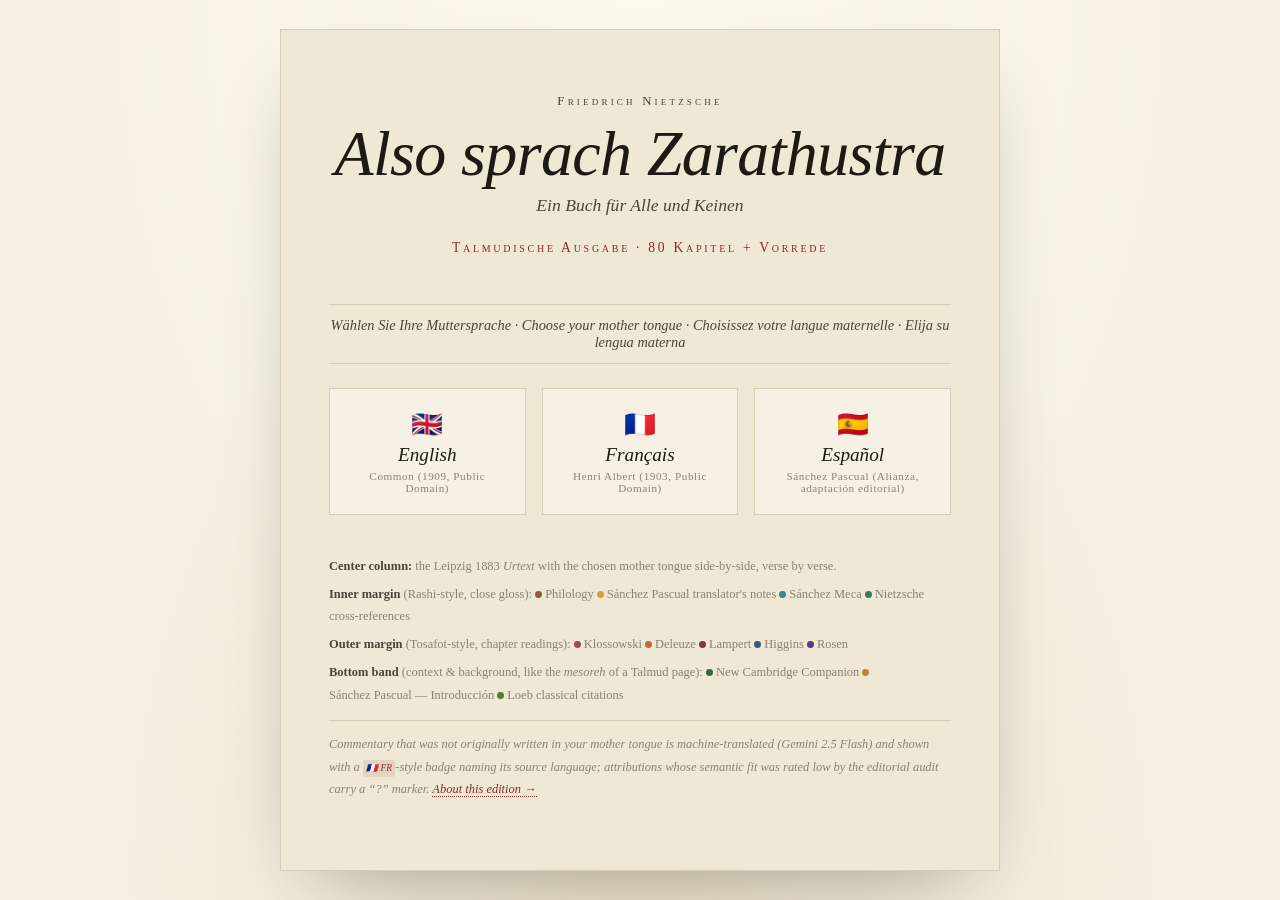
==== web/index.html @ 7de041fa "Initial commit: Zarathustra Talmudische Ausgabe Snapshot of the in-progress Talmudic-edition reader " ====
<!DOCTYPE html>
<html lang="en">
<head>
<meta charset="UTF-8">
<meta name="viewport" content="width=device-width,initial-scale=1">
<title>Also sprach Zarathustra — Talmudische Ausgabe</title>
<link rel="stylesheet" href="style.css">
</head>
<body class="landing">
  <main class="landing-card">
    <p class="kicker">Friedrich Nietzsche</p>
    <h1>Also sprach Zarathustra</h1>
    <p class="subtitle">Ein Buch für Alle und Keinen</p>
    <p class="edition">Talmudische Ausgabe · 80 Kapitel + Vorrede</p>

    <section class="lang-pick">
      <p class="prompt">Wählen Sie Ihre Muttersprache · Choose your mother tongue · Choisissez votre langue maternelle · Elija su lengua materna</p>
      <div class="lang-buttons">
        <a class="lang-btn" data-lang="en" href="talmud.html?lang=en&amp;ch=vorrede">
          <span class="flag">🇬🇧</span><span class="name">English</span>
          <span class="hint">Common (1909, Public Domain)</span>
        </a>
        <a class="lang-btn" data-lang="fr" href="talmud.html?lang=fr&amp;ch=vorrede">
          <span class="flag">🇫🇷</span><span class="name">Français</span>
          <span class="hint">Henri Albert (1903, Public Domain)</span>
        </a>
        <a class="lang-btn" data-lang="es" href="talmud.html?lang=es&amp;ch=vorrede">
          <span class="flag">🇪🇸</span><span class="name">Español</span>
          <span class="hint">Sánchez Pascual (Alianza, adaptación editorial)</span>
        </a>
      </div>
    </section>

    <footer class="ed-note">
      <p><strong>Center column:</strong> the Leipzig 1883 <em>Urtext</em> with the chosen mother tongue side-by-side, verse by verse.</p>
      <p><strong>Inner margin</strong> (Rashi-style, close gloss):
        <span class="dot" style="--c:#8b5e3c"></span> Philology
        <span class="dot" style="--c:#d4a23a"></span> Sánchez&nbsp;Pascual translator's notes
        <span class="dot" style="--c:#3a8a8a"></span> Sánchez&nbsp;Meca
        <span class="dot" style="--c:#3b7a5a"></span> Nietzsche cross-references
      </p>
      <p><strong>Outer margin</strong> (Tosafot-style, chapter readings):
        <span class="dot" style="--c:#a04a55"></span> Klossowski
        <span class="dot" style="--c:#c46a3a"></span> Deleuze
        <span class="dot" style="--c:#7a3b3b"></span> Lampert
        <span class="dot" style="--c:#3b5a7a"></span> Higgins
        <span class="dot" style="--c:#5a3b7a"></span> Rosen
      </p>
      <p><strong>Bottom band</strong> (context &amp; background, like the <em>mesoreh</em> of a Talmud page):
        <span class="dot" style="--c:#3a6a3a"></span> New Cambridge Companion
        <span class="dot" style="--c:#b58a3a"></span> Sánchez&nbsp;Pascual — Introducción
        <span class="dot" style="--c:#5a7a3b"></span> Loeb classical citations
      </p>
      <p class="provenance">
        Commentary that was not originally written in your mother tongue is
        machine-translated (Gemini 2.5 Flash) and shown with a
        <span class="flag-mini">🇫🇷 FR</span>-style badge naming its source language;
        attributions whose semantic fit was rated low by the editorial audit
        carry a “?” marker. <a href="about.html">About this edition →</a>
      </p>
    </footer>
  </main>
</body>
</html>
---- web/style.css ----
/* ============================================================
   Zarathustra · Talmudische Ausgabe
   Custom skin built atop the PreTeXt source. Layout:

      ┌───────────────────────────────────────────────────────┐
      │  header (crumbs + lang toggle)                        │
      ├──────────┬─────────────────────────────┬──────────────┤
      │  inner   │                             │   outer      │
      │  margin  │       CENTRAL COLUMN        │   margin     │
      │  (Rashi: │   German Urtext + mother    │  (Tosafot:   │
      │  philolo-│   tongue translation,       │   chapter    │
      │   gical) │   verse by verse v.1 .. v.N│   commentary │
      │          │                             │   streams,   │
      │          │                             │   coloured)  │
      ├──────────┴─────────────────────────────┴──────────────┤
      │  bottom strata: cross-refs · Loeb · etc.              │
      └───────────────────────────────────────────────────────┘
   ============================================================ */

:root {
  --paper: #f6f1e4;
  --paper-deep: #efe8d4;
  --ink: #1d1a14;
  --ink-soft: #4b443a;
  --ink-faint: #8b8273;
  --rule: #d6cdb6;
  --accent: #8a2a2a;

  /* commentary stream colours (kept in sync with commentary.json) */
  --c-philology: #8b5e3c;
  --c-lampert: #7a3b3b;
  --c-higgins: #3b5a7a;
  --c-rosen: #5a3b7a;
  --c-gooding-williams: #7a5a3b;
  --c-klossowski: #a04a55;
  --c-deleuze: #c46a3a;
  --c-sanchez-pascual: #d4a23a;
  --c-sanchez-pascual-notes: #d4a23a;
  --c-sanchez-meca: #3a8a8a;
  --c-sp-introduction: #b58a3a;
  --c-new-cambridge: #3a6a3a;
  --c-crossref: #3b7a5a;
  --c-loeb: #5a7a3b;

  /* type scale (deliberately generous) */
  --fs-center: clamp(1.25rem, 1.5vw, 1.7rem);
  --fs-center-tr: clamp(1.15rem, 1.35vw, 1.5rem);
  --fs-margin: 0.92rem;
  --lh-center: 1.55;
  --lh-margin: 1.5;
}

* { box-sizing: border-box; margin: 0; padding: 0; }
html, body { height: 100%; }
body {
  background: var(--paper);
  color: var(--ink);
  font-family: "EB Garamond","Garamond","Iowan Old Style","Adobe Garamond Pro",Georgia,serif;
  font-feature-settings: "liga","kern","onum","calt";
  -webkit-font-smoothing: antialiased;
}

/* =================== LANDING =================== */
body.landing {
  display: grid; place-items: center;
  background:
    radial-gradient(ellipse at top, #fffaee 0%, transparent 60%),
    radial-gradient(ellipse at bottom, #e7dec5 0%, transparent 60%),
    var(--paper);
}
.landing-card {
  max-width: 720px; width: 92%;
  padding: 4rem 3rem;
  border: 1px solid var(--rule);
  background: var(--paper-deep);
  box-shadow: 0 30px 80px -40px rgba(0,0,0,.4);
  text-align: center;
}
.kicker { font-variant: small-caps; letter-spacing: .25em; color: var(--ink-soft); font-size: .8rem; }
.landing-card h1 {
  font-size: clamp(2.5rem, 5vw, 4rem);
  font-weight: 500;
  margin: .5rem 0 .25rem;
  letter-spacing: -.01em;
  font-style: italic;
}
.subtitle { color: var(--ink-soft); font-size: 1.1rem; font-style: italic; }
.edition  { color: var(--accent); font-variant: small-caps; letter-spacing: .2em; margin: 1.5rem 0 3rem; font-size: .85rem; }
.lang-pick .prompt {
  font-size: .9rem; color: var(--ink-soft);
  border-top: 1px solid var(--rule);
  border-bottom: 1px solid var(--rule);
  padding: .75rem 0; margin-bottom: 1.5rem;
  font-style: italic;
}
.lang-buttons {
  display: grid;
  grid-template-columns: repeat(3, 1fr);
  gap: 1rem;
}
@media (max-width: 600px) {
  .landing-card { padding: 2rem 1.2rem; }
  .lang-buttons { grid-template-columns: 1fr; gap: .6rem; }
  .lang-btn { padding: .9rem 1rem; flex-direction: row; align-items: center; gap: .8rem; text-align: left; }
  .lang-btn .flag { font-size: 1.4rem; }
  .lang-btn .name { font-size: 1.05rem; }
  .lang-btn .hint { display: none; }
}
.lang-btn {
  display: flex; flex-direction: column; gap: .25rem;
  padding: 1.25rem 1rem;
  border: 1px solid var(--rule);
  background: var(--paper);
  color: var(--ink);
  text-decoration: none;
  transition: .25s ease;
}
.lang-btn:hover { background: #fffaea; border-color: var(--accent); transform: translateY(-2px); }
.lang-btn .flag { font-size: 1.6rem; }
.lang-btn .name { font-size: 1.2rem; font-style: italic; }
.lang-btn .hint { font-size: .7rem; color: var(--ink-faint); letter-spacing: .05em; }

.ed-note { margin-top: 2.5rem; font-size: .78rem; color: var(--ink-faint); line-height: 1.8; text-align: left; }
.ed-note p { margin: .35rem 0; }
.ed-note strong { color: var(--ink-soft); font-weight: 600; }
.ed-note .provenance { margin-top: .9rem; padding-top: .75rem; border-top: 1px solid var(--rule); font-style: italic; }
.ed-note .provenance a { color: var(--accent); text-decoration: none; border-bottom: 1px dotted var(--accent); }
.dot { display: inline-block; width: .55em; height: .55em; border-radius: 50%; background: var(--c, var(--ink-faint)); vertical-align: baseline; }
.flag-mini {
  display: inline-block;
  font-size: .75em;
  padding: 0 .35em;
  border-radius: 3px;
  background: color-mix(in srgb, var(--accent) 10%, transparent);
  color: var(--accent);
}

/* About page */
.about { max-width: 820px; }
.about h1 { font-size: clamp(1.6rem, 3vw, 2.4rem); margin-bottom: 1.5rem; }
.about-block { margin: 2rem 0; text-align: left; }
.about-block h2 {
  font-variant: small-caps;
  letter-spacing: .15em;
  font-size: .95rem;
  color: var(--accent);
  border-bottom: 1px solid var(--rule);
  padding-bottom: .25rem;
  margin-bottom: .85rem;
  font-weight: 600;
}
.about-block p, .about-block ul {
  font-size: .94rem;
  line-height: 1.65;
  color: var(--ink-soft);
  margin: .6rem 0;
}
.about-block ul { padding-left: 1.4rem; }
.about-block li { margin: .4rem 0; }
.about-block code {
  font-family: "SF Mono", Menlo, monospace;
  font-size: .85em;
  background: color-mix(in srgb, var(--accent) 9%, transparent);
  padding: 0 .3em;
  border-radius: 3px;
}
.about-block strong { color: var(--ink); font-weight: 600; }
.back-home {
  color: var(--accent);
  text-decoration: none;
  font-variant: small-caps;
  letter-spacing: .12em;
}

/* =================== READER =================== */
body.reader { background: var(--paper); overflow: hidden; height: 100vh; }

.page-head {
  display: flex; align-items: center; gap: 1rem;
  padding: .5rem 1.5rem;
  border-bottom: 1px solid var(--rule);
  background: var(--paper-deep);
  position: relative;
  z-index: 10;
  font-size: .8rem;
  letter-spacing: .15em;
  text-transform: uppercase;
  color: var(--ink-soft);
}
.crumb { font-variant: small-caps; }
.crumb.active { color: var(--accent); }
.spacer { flex: 1; }
.lang-toggle { font-variant: small-caps; }
.lang-toggle a { color: var(--ink-soft); text-decoration: none; padding: 0 .35rem; }
.lang-toggle a.active { color: var(--accent); border-bottom: 1px solid var(--accent); }
.back { color: var(--ink-soft); text-decoration: none; font-size: 1rem; }
.about-link {
  color: var(--ink-soft);
  text-decoration: none;
  font-size: 1.05rem;
  margin: 0 .25rem;
}
.about-link:hover { color: var(--accent); }

/* The page is one big grid: inner | center | outer  (top region)
                              full-width strata     (bottom region) */
.page {
  --inner: 16vw;
  --outer: 22vw;
  --center: minmax(0, 1fr);
  position: relative;
  display: grid;
  grid-template-columns: var(--inner) var(--center) var(--outer);
  grid-template-rows: minmax(0,1fr) auto;
  height: calc(100vh - 2.6rem);
}

/* ----- center column -----
   Generous padding so the active verse breathes. We pad top+bottom by
   ~40vh so the very first and last verse can sit dead-centre during
   scroll-snap. */
.center {
  grid-column: 2 / 3;
  grid-row: 1 / 2;
  overflow-y: scroll;
  padding: 40vh clamp(2rem, 4vw, 5rem);
  scroll-behavior: smooth;
  scroll-snap-type: y mandatory;
  position: relative;
  scrollbar-width: thin;
}
.center::-webkit-scrollbar { width: 6px; }
.center::-webkit-scrollbar-thumb { background: var(--rule); }

.verse {
  scroll-snap-align: center;
  padding: 2.4rem 0;
  border-top: 1px dashed transparent;
  transition: opacity .55s ease, transform .55s cubic-bezier(.22,.61,.36,1), filter .55s ease;
  /* default state: distant — small, very dim, no longer clickable into focus
     accidentally */
  opacity: .12;
  transform: scale(.78);
  transform-origin: center top;
  filter: blur(.6px);
  cursor: pointer;
}
.verse.is-neighbor {
  opacity: .35;
  transform: scale(.88);
  filter: blur(.2px);
}
.verse.is-active {
  opacity: 1;
  transform: scale(1);
  filter: none;
  cursor: default;
}

.verse-mark {
  font-variant: small-caps;
  letter-spacing: .3em;
  color: var(--accent);
  font-size: .82rem;
  display: block;
  margin-bottom: 1.4rem;
  border-bottom: 1px dashed var(--rule);
  padding-bottom: .55rem;
}
.verse .de {
  font-family: "EB Garamond","Garamond",Georgia,serif;
  font-size: var(--fs-center);
  line-height: var(--lh-center);
  color: var(--ink);
  margin-bottom: 1.4rem;
  letter-spacing: -.005em;
}
.verse .de em {
  font-style: italic;
  color: inherit;
}
.verse .tr {
  font-family: "EB Garamond","Garamond",Georgia,serif;
  font-style: italic;
  font-size: var(--fs-center-tr);
  line-height: var(--lh-center);
  color: var(--ink-soft);
  padding-left: 1.2rem;
  border-left: 2px solid color-mix(in srgb, var(--accent) 35%, transparent);
}
.verse .tr em { font-style: normal; color: inherit; font-weight: 500; }

/* ----- margins (commentary columns) ----- */
.margin {
  overflow-y: auto;
  padding: 2rem 1rem;
  font-size: var(--fs-margin);
  line-height: var(--lh-margin);
  color: var(--ink);
  scrollbar-width: thin;
}
.margin-inner { grid-column: 1 / 2; grid-row: 1 / 2; border-right: 1px solid var(--rule); }
.margin-outer { grid-column: 3 / 4; grid-row: 1 / 2; border-left: 1px solid var(--rule); }

.margin .stream {
  margin-bottom: 1.6rem;
  border-top: 2px solid var(--stream, var(--ink-faint));
  padding-top: .5rem;
}
.margin .stream-label {
  font-variant: small-caps;
  letter-spacing: .25em;
  font-size: .72rem;
  color: var(--stream, var(--ink-faint));
  margin-bottom: .6rem;
  display: block;
  font-weight: 500;
  cursor: help;
  border-bottom: 1px dotted color-mix(in srgb, var(--stream) 35%, transparent);
  padding-bottom: .2rem;
}
.margin .stream-label[title]:hover { color: var(--ink); }
.strata .stratum-label { cursor: help; }
.strata .stratum-label[title]:hover { color: var(--ink); }
.mobile-note-stream[title] { cursor: help; }
.origin-badge {
  font-variant: normal;
  letter-spacing: 0;
  font-size: .65rem;
  color: var(--ink-faint);
  margin-left: .3em;
  opacity: .8;
}
.margin .note {
  margin-bottom: .9rem;
  padding: .25rem .55rem;
  border-left: 2px solid transparent;
  cursor: pointer;
  transition: opacity .35s ease, background .35s ease, padding .25s ease;
  opacity: .18;
  font-size: var(--fs-margin);
  line-height: var(--lh-margin);
}
.margin .note.is-active {
  opacity: 1;
  background: linear-gradient(90deg, color-mix(in srgb, var(--stream) 16%, transparent), transparent 75%);
  border-left: 2px solid var(--stream);
  padding-left: .8rem;
}
.margin .note .term {
  font-style: italic;
  color: var(--stream);
  font-weight: 500;
}
.margin .note .body { color: var(--ink-soft); }
.margin .note.is-active .body { color: var(--ink); }
.margin .note .body em { color: var(--ink); font-style: italic; }
/* Weak-attribution flag: notes whose LLM audit gave only score=1
   (kept for completeness but visually de-emphasised) */
.note.weak::before {
  content: "?";
  display: inline-block;
  font-size: .7rem;
  color: var(--ink-faint);
  margin-right: .3em;
  vertical-align: top;
  font-style: italic;
  cursor: help;
}
.note .note-n {
  font-variant: small-caps;
  font-size: .55rem;
  letter-spacing: .1em;
  color: var(--ink-faint);
  opacity: .8;
  cursor: help;
  margin-left: .15em;
}
.note.weak { opacity: .65; }
.note.weak.is-active { opacity: 1; }

.note .body a.xref,
.stratum .note .body a.xref {
  color: var(--accent);
  text-decoration: none;
  border-bottom: 1px dotted color-mix(in srgb, var(--accent) 50%, transparent);
}
.note .body a.xref:hover { border-bottom-style: solid; }
.margin .note .target-tag {
  display: inline-block;
  font-variant: small-caps;
  font-size: .6rem;
  letter-spacing: .15em;
  color: var(--ink-faint);
  margin-right: .4em;
  padding: .05em .35em;
  background: color-mix(in srgb, var(--stream) 8%, transparent);
  border-radius: 2px;
}
.margin .note.is-active .target-tag {
  color: var(--stream);
  background: color-mix(in srgb, var(--stream) 18%, transparent);
}

/* ----- bottom strata -----
   Three-column "mesoreh" band carrying contextual / background commentary
   (New Cambridge Companion, Sánchez Pascual's introductory essay, Loeb
   classical citations). Each stratum scrolls independently. */
.strata {
  grid-column: 1 / 4;
  grid-row: 2 / 3;
  border-top: 1px solid var(--rule);
  background: var(--paper-deep);
  display: grid;
  grid-auto-flow: column;
  grid-auto-columns: 1fr;
  gap: 0;
  max-height: 24vh;
  min-height: 18vh;
  overflow: hidden;
}
.strata .stratum {
  padding: .9rem 1.3rem 1.1rem;
  border-right: 1px solid var(--rule);
  font-size: .88rem;
  line-height: 1.55;
  overflow-y: auto;
  color: var(--ink-soft);
  scrollbar-width: thin;
  font-family: "EB Garamond","Garamond",Georgia,serif;
}
.strata .stratum::-webkit-scrollbar { width: 5px; }
.strata .stratum::-webkit-scrollbar-thumb {
  background: color-mix(in srgb, var(--stream, var(--rule)) 30%, transparent);
  border-radius: 3px;
}
.strata .stratum:last-child { border-right: none; }
.strata .stratum-label {
  font-variant: small-caps;
  letter-spacing: .25em;
  color: var(--stream, var(--ink-faint));
  font-size: .7rem;
  display: block;
  margin-bottom: .55rem;
  border-bottom: 1px solid var(--stream, var(--rule));
  padding-bottom: .3rem;
  font-weight: 500;
}
.strata .stratum .note {
  margin-bottom: .7rem;
  opacity: .25;
  transition: .35s ease;
  cursor: pointer;
  padding-left: .4rem;
  border-left: 2px solid transparent;
}
.strata .stratum .note.is-active {
  opacity: 1;
  color: var(--ink);
  border-left: 2px solid var(--stream);
  padding-left: .6rem;
}
.strata .stratum .note .target-tag {
  display: inline-block;
  font-variant: small-caps;
  font-size: .55rem;
  letter-spacing: .15em;
  margin-right: .4em;
  padding: .05em .35em;
  border-radius: 2px;
  color: var(--ink-faint);
  background: color-mix(in srgb, var(--stream) 8%, transparent);
}
.strata .stratum .note.is-active .target-tag {
  color: var(--stream);
  background: color-mix(in srgb, var(--stream) 18%, transparent);
}

/* ----- threads layer (active connections) ----- */
.threads {
  position: absolute; inset: 0;
  width: 100%; height: 100%;
  pointer-events: none;
  z-index: 1;
  mix-blend-mode: multiply;
}
.threads path {
  fill: none;
  stroke-width: 1.4;
  stroke-linecap: round;
  opacity: 0;
  transition: opacity .35s ease;
}
.threads path.is-active { opacity: .75; }
.threads circle { opacity: 0; transition: opacity .35s ease; }
.threads circle.is-active { opacity: .9; }

/* ----- bottom hint ----- */
.zoom-hint {
  position: fixed; left: 50%; bottom: 24vh; transform: translateX(-50%);
  font-variant: small-caps; letter-spacing: .3em; font-size: .65rem;
  color: var(--ink-faint);
  pointer-events: none;
  opacity: .8;
}

/* ----- table of contents drawer ----- */
.toc-toggle {
  cursor: pointer;
  text-decoration: none;
  color: var(--ink-soft);
  font-size: 1.1rem;
  padding: 0 .4rem;
  user-select: none;
  letter-spacing: 0;
}
.toc-toggle:hover { color: var(--accent); }
.toc {
  position: fixed;
  top: 2.6rem; right: 0; bottom: 0;
  width: clamp(320px, 35vw, 480px);
  background: var(--paper-deep);
  border-left: 1px solid var(--rule);
  box-shadow: -20px 0 60px -30px rgba(0,0,0,.4);
  z-index: 50;
  transform: translateX(100%);
  transition: transform .35s cubic-bezier(.22,.61,.36,1);
  display: flex; flex-direction: column;
}
.toc.open { transform: translateX(0); }
.toc-head {
  display: flex; align-items: center; justify-content: space-between;
  padding: 1rem 1.25rem;
  border-bottom: 1px solid var(--rule);
}
.toc-title { font-variant: small-caps; letter-spacing: .25em; color: var(--accent); font-size: .9rem; }
.toc-close {
  background: none; border: 0;
  font-size: 1.5rem; line-height: 1;
  color: var(--ink-soft);
  cursor: pointer;
  padding: 0 .35rem;
}
.toc-close:hover { color: var(--accent); }
.toc-body {
  overflow-y: auto;
  padding: 1rem 0;
  flex: 1;
}
.toc-part {
  padding: 1rem 1.25rem .35rem;
  margin: 0;
  font-size: .75rem;
  font-variant: small-caps;
  letter-spacing: .3em;
  color: var(--accent);
  font-weight: 500;
  border-bottom: 1px solid var(--rule);
}
.toc-item {
  display: flex; align-items: baseline; gap: .8rem;
  padding: .55rem 1.25rem;
  text-decoration: none;
  color: var(--ink);
  font-size: .95rem;
  border-left: 3px solid transparent;
  transition: .2s;
}
.toc-item:hover { background: color-mix(in srgb, var(--accent) 6%, transparent); }
.toc-item.active {
  border-left-color: var(--accent);
  background: color-mix(in srgb, var(--accent) 10%, transparent);
  color: var(--accent);
}
.toc-no {
  font-variant: tabular-nums;
  color: var(--ink-faint);
  width: 1.8rem;
  text-align: right;
  font-size: .85rem;
}
.toc-name {
  font-style: italic;
  flex: 1;
}

/* Prev / next chapter foot */
.chapter-foot {
  display: flex;
  justify-content: space-between;
  gap: 2rem;
  margin: 4rem 0 6rem;
  padding-top: 2rem;
  border-top: 1px solid var(--rule);
}
.chapter-foot-link {
  flex: 1;
  display: flex;
  flex-direction: column;
  gap: .25rem;
  text-decoration: none;
  color: var(--ink-soft);
  padding: .75rem 1rem;
  border-radius: 6px;
  transition: background .2s;
  font-family: "EB Garamond","Garamond",Georgia,serif;
}
.chapter-foot-link:hover { background: color-mix(in srgb, var(--accent) 7%, transparent); color: var(--ink); }
.chapter-foot-link.next { align-items: flex-end; text-align: right; }
.chapter-foot-link.disabled { opacity: 0.35; pointer-events: none; }
.chapter-foot-link .dir { font-size: 0.85rem; color: var(--accent); letter-spacing: .04em; }
.chapter-foot-link .title { font-size: 1.05rem; font-style: italic; }

/* Loading state */
.loading {
  position: fixed; inset: 0;
  display: flex; align-items: center; justify-content: center;
  gap: .75rem;
  background: var(--paper, #faf6ee);
  color: var(--ink-faint, #888);
  font-style: italic;
  z-index: 5000;
}
.loading .spinner {
  width: 18px; height: 18px;
  border-radius: 50%;
  border: 2px solid color-mix(in srgb, currentColor 25%, transparent);
  border-top-color: currentColor;
  animation: spin .8s linear infinite;
}
@keyframes spin { to { transform: rotate(360deg); } }

/* ---- Mobile inline notes (shown only on narrow viewports) ---- */
.mobile-notes {
  display: none;
}
.mobile-note {
  display: block;
  margin: .6rem 0;
  padding: .5rem .8rem;
  border-left: 3px solid var(--stream, var(--ink-faint));
  background: color-mix(in srgb, var(--stream) 6%, transparent);
  border-radius: 0 4px 4px 0;
  font-size: .9rem;
  line-height: 1.5;
}
.mobile-note-stream {
  display: block;
  font-variant: small-caps;
  font-size: .7rem;
  letter-spacing: .15em;
  color: var(--stream);
  margin-bottom: .2rem;
}
.mobile-note-body {
  font-family: "EB Garamond","Garamond",Georgia,serif;
  color: var(--ink-soft);
  font-style: italic;
}
.mobile-note .mobile-note-body a.xref {
  color: var(--stream);
  text-decoration: underline;
}

/* Tablet (700-900px): keep radial layout but tighter */
@media (max-width: 900px) and (min-width: 701px) {
  .page {
    --inner: 14vw;
    --outer: 18vw;
  }
  .verse .de { font-size: clamp(1.05rem, 1.6vw, 1.4rem); }
  .verse .tr { font-size: clamp(.95rem, 1.4vw, 1.25rem); }
  .strata { max-height: 22vh; }
}

/* Phone (≤700px): collapse to single column. Margins/strata hide;
   each verse shows its commentary inline as colored cards below the text. */
@media (max-width: 700px) {
  /* CRITICAL: undo the desktop body lock so the whole page can scroll */
  body.reader {
    overflow: auto !important;
    height: auto !important;
    min-height: 100vh;
  }
  .page {
    grid-template-columns: 1fr;
    grid-template-rows: auto;
    height: auto;
    min-height: calc(100vh - 3rem);
  }
  .margin, .threads, .strata { display: none; }
  .center {
    grid-column: 1;
    padding: 4vh 1.1rem 8vh;
    height: auto;
    max-height: none;
    overflow: visible;
    scroll-snap-type: none;
  }
  .verse {
    scroll-snap-align: none;
    margin: 2.2rem 0;
    opacity: 1 !important;
    transform: none !important;
  }
  .verse-mark { font-size: .65rem; }
  .verse .de { font-size: 1.15rem; line-height: 1.5; }
  .verse .tr { font-size: 1.05rem; padding-left: .8rem; }
  .verse.is-active { background: color-mix(in srgb, var(--accent) 4%, transparent); }
  .mobile-notes { display: block; margin-top: .8rem; }
  /* Header reflow */
  .page-head {
    padding: .5rem .8rem;
    flex-wrap: wrap;
    gap: .35rem;
    font-size: .85rem;
    position: sticky;
    top: 0;
    z-index: 30;
  }
  .crumb { font-size: .8rem; }
  .crumb:nth-child(2) { display: none; } /* hide Vorrede/Kap.N crumb on small */
  #active-section { font-size: .9rem; max-width: 55vw; overflow: hidden; text-overflow: ellipsis; white-space: nowrap; }
  .chapter-foot { margin: 2.5rem 0 4rem; flex-direction: column; gap: .6rem; }
  .chapter-foot-link.next { align-items: flex-start; text-align: left; }
  .toc { width: 100%; max-width: 100vw; }
  .zoom-hint { font-size: .7rem; bottom: .5rem; right: .5rem; }
  .loading { font-size: .9rem; }
  /* Mobile inline notes: roomier touch targets */
  .mobile-note { padding: .7rem .9rem; font-size: .95rem; }
}
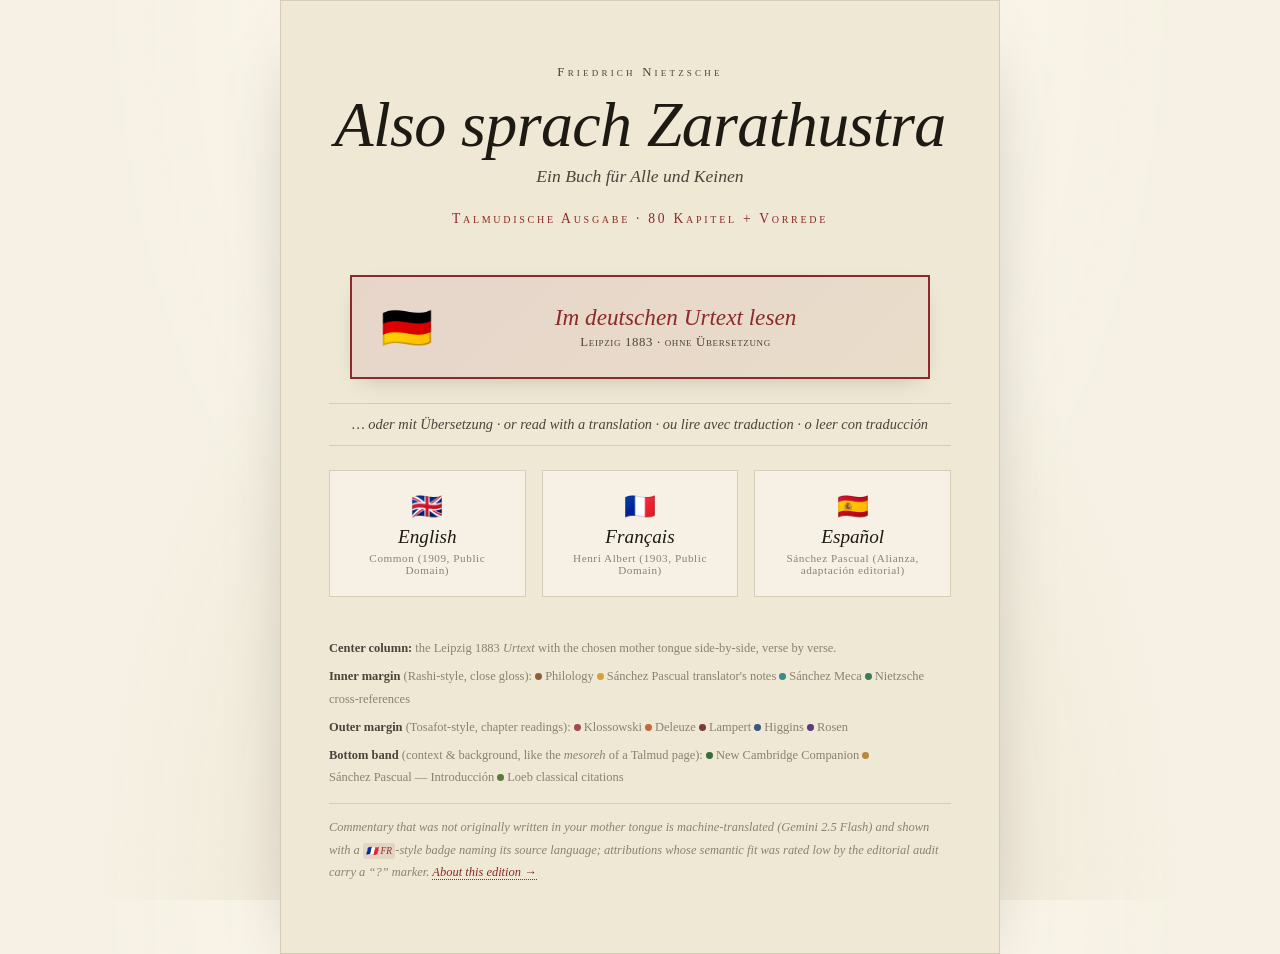
==== commit 2442b838: "DE mode: lang toggle + landing-page Urtext button + DE note backfill - index.html: prominent 'Im deu" ====
--- a/web/index.html
+++ b/web/index.html
@@ -14,7 +14,12 @@
     <p class="edition">Talmudische Ausgabe · 80 Kapitel + Vorrede</p>
 
     <section class="lang-pick">
-      <p class="prompt">Wählen Sie Ihre Muttersprache · Choose your mother tongue · Choisissez votre langue maternelle · Elija su lengua materna</p>
+      <a class="lang-btn-de" data-lang="de" href="talmud.html?lang=de&amp;ch=vorrede">
+        <span class="flag">🇩🇪</span>
+        <span class="name">Im deutschen Urtext lesen</span>
+        <span class="hint">Leipzig 1883 · ohne Übersetzung</span>
+      </a>
+      <p class="prompt">… oder mit Übersetzung · or read with a translation · ou lire avec traduction · o leer con traducción</p>
       <div class="lang-buttons">
         <a class="lang-btn" data-lang="en" href="talmud.html?lang=en&amp;ch=vorrede">
           <span class="flag">🇬🇧</span><span class="name">English</span>
--- a/web/style.css
+++ b/web/style.css
@@ -116,6 +116,55 @@
   transition: .25s ease;
 }
 .lang-btn:hover { background: #fffaea; border-color: var(--accent); transform: translateY(-2px); }
+
+/* Prominent "Read in the German Urtext" button — the canonical mode */
+.lang-btn-de {
+  display: grid;
+  grid-template-columns: auto 1fr;
+  grid-template-rows: auto auto;
+  column-gap: 1.2rem;
+  align-items: center;
+  padding: 1.6rem 1.8rem;
+  margin: 0 auto 1.5rem;
+  max-width: 580px;
+  background: linear-gradient(135deg,
+    color-mix(in srgb, var(--accent) 14%, var(--paper)) 0%,
+    color-mix(in srgb, var(--accent) 6%, var(--paper-deep)) 100%);
+  border: 2px solid var(--accent);
+  text-decoration: none;
+  color: var(--ink);
+  transition: .25s ease;
+  box-shadow: 0 8px 24px -12px rgba(0,0,0,.25);
+}
+.lang-btn-de:hover {
+  background: linear-gradient(135deg,
+    color-mix(in srgb, var(--accent) 22%, var(--paper)) 0%,
+    color-mix(in srgb, var(--accent) 10%, var(--paper-deep)) 100%);
+  transform: translateY(-2px);
+  box-shadow: 0 14px 32px -10px rgba(0,0,0,.32);
+}
+.lang-btn-de .flag {
+  grid-row: 1 / span 2;
+  font-size: 2.6rem;
+}
+.lang-btn-de .name {
+  font-size: 1.45rem;
+  font-style: italic;
+  font-weight: 500;
+  color: var(--accent);
+}
+.lang-btn-de .hint {
+  font-size: .8rem;
+  color: var(--ink-soft);
+  letter-spacing: .05em;
+  font-variant: small-caps;
+}
+@media (max-width: 600px) {
+  .lang-btn-de { padding: 1.1rem 1.2rem; column-gap: .9rem; }
+  .lang-btn-de .flag { font-size: 2rem; }
+  .lang-btn-de .name { font-size: 1.15rem; }
+  .lang-btn-de .hint { font-size: .72rem; }
+}
 .lang-btn .flag { font-size: 1.6rem; }
 .lang-btn .name { font-size: 1.2rem; font-style: italic; }
 .lang-btn .hint { font-size: .7rem; color: var(--ink-faint); letter-spacing: .05em; }
@@ -165,6 +214,28 @@
   border-radius: 3px;
 }
 .about-block strong { color: var(--ink); font-weight: 600; }
+.audit-prompt {
+  margin: .75rem 1.25rem;
+  padding: .75rem 1rem;
+  border-left: 3px solid var(--accent);
+  background: color-mix(in srgb, var(--accent) 6%, transparent);
+  font-style: italic;
+  color: var(--ink-soft);
+  font-size: .95rem;
+  line-height: 1.55;
+}
+.audit-hist {
+  border-collapse: collapse;
+  margin: .75rem 0 .5rem;
+  font-size: .85rem;
+}
+.audit-hist th, .audit-hist td {
+  padding: .35rem .9rem;
+  text-align: left;
+  border-bottom: 1px solid var(--rule);
+}
+.audit-hist th { font-variant: small-caps; color: var(--ink-soft); font-weight: 600; }
+.audit-hist td:first-child { font-variant: small-caps; color: var(--accent); }
 .back-home {
   color: var(--accent);
   text-decoration: none;
@@ -289,6 +360,19 @@
   border-left: 2px solid color-mix(in srgb, var(--accent) 35%, transparent);
 }
 .verse .tr em { font-style: normal; color: inherit; font-weight: 500; }
+.verse .tr.span-continuation {
+  color: color-mix(in srgb, var(--ink-soft) 70%, var(--paper) 30%);
+  border-left-color: color-mix(in srgb, var(--accent) 18%, transparent);
+}
+.span-mark {
+  display: block;
+  font-size: .65rem;
+  font-variant: small-caps;
+  letter-spacing: .12em;
+  color: var(--ink-faint);
+  margin-bottom: .3rem;
+  cursor: help;
+}
 
 /* ----- margins (commentary columns) ----- */
 .margin {
@@ -331,6 +415,22 @@
   margin-left: .3em;
   opacity: .8;
 }
+.stream-biblio {
+  font-size: .68rem;
+  font-style: italic;
+  color: var(--ink-faint);
+  margin: .25rem 0 .15rem;
+  line-height: 1.4;
+  padding-bottom: .35rem;
+  border-bottom: 1px dotted color-mix(in srgb, var(--rule) 60%, transparent);
+}
+.stream-biblio em { font-style: normal; font-weight: 500; color: var(--ink-soft); }
+.stream-provenance {
+  font-size: .62rem;
+  color: var(--ink-faint);
+  opacity: .85;
+  margin: 0 0 .5rem;
+}
 .margin .note {
   margin-bottom: .9rem;
   padding: .25rem .55rem;
@@ -375,6 +475,17 @@
   opacity: .8;
   cursor: help;
   margin-left: .15em;
+}
+.note-srclang {
+  font-size: .55rem;
+  letter-spacing: .05em;
+  color: var(--ink-faint);
+  opacity: .85;
+  cursor: help;
+  margin-left: .15em;
+  padding: 0 .25em;
+  background: color-mix(in srgb, var(--ink) 5%, transparent);
+  border-radius: 2px;
 }
 .note.weak { opacity: .65; }
 .note.weak.is-active { opacity: 1; }
@@ -729,3 +840,159 @@
   /* Mobile inline notes: roomier touch targets */
   .mobile-note { padding: .7rem .9rem; font-size: .95rem; }
 }
+
+/* ===== Modal overlays (search, keyboard help) ===================== */
+.search-toggle, .help-toggle {
+  font-size: 1rem;
+  margin-left: .35rem;
+  color: var(--ink-soft);
+  text-decoration: none;
+  cursor: pointer;
+  user-select: none;
+}
+.search-toggle:hover, .help-toggle:hover { color: var(--accent); }
+.modal {
+  position: fixed; inset: 0;
+  background: color-mix(in srgb, var(--paper) 92%, transparent);
+  backdrop-filter: blur(3px);
+  z-index: 100;
+  display: flex; align-items: flex-start; justify-content: center;
+  padding-top: 8vh;
+}
+.modal[hidden] { display: none; }
+.modal-card {
+  background: var(--paper);
+  border: 1px solid var(--rule);
+  border-radius: 6px;
+  width: min(90vw, 620px);
+  max-height: 80vh;
+  display: flex; flex-direction: column;
+  box-shadow: 0 24px 48px rgba(0,0,0,.18);
+  padding: 1rem 1.2rem 1.2rem;
+}
+.modal-head {
+  display: flex; align-items: center; justify-content: space-between;
+  margin-bottom: .8rem;
+  padding-bottom: .5rem;
+  border-bottom: 1px solid var(--rule);
+}
+.modal-head h3 { margin: 0; font-size: 1rem; font-variant: small-caps; letter-spacing: .1em; }
+.modal-close {
+  background: none; border: 0; font-size: 1.4rem; cursor: pointer;
+  color: var(--ink-soft); padding: 0 .35rem;
+}
+.modal-close:hover { color: var(--accent); }
+.search-input {
+  width: 100%;
+  font: inherit; font-size: 1.05rem;
+  padding: .55rem .7rem;
+  border: 1px solid var(--rule); border-radius: 4px;
+  background: color-mix(in srgb, var(--paper) 96%, var(--ink) 1%);
+  color: var(--ink);
+  margin-bottom: .8rem;
+}
+.search-input:focus { outline: 2px solid var(--accent); outline-offset: 1px; }
+.search-results { overflow-y: auto; flex: 1; min-height: 0; }
+.search-result {
+  display: block;
+  padding: .5rem .6rem;
+  border-bottom: 1px dotted var(--rule);
+  text-decoration: none;
+  color: inherit;
+  cursor: pointer;
+}
+.search-result:hover, .search-result.is-focused {
+  background: color-mix(in srgb, var(--accent) 8%, transparent);
+}
+.search-result .res-loc {
+  display: block;
+  font-variant: small-caps; letter-spacing: .1em;
+  font-size: .65rem; color: var(--accent);
+}
+.search-result .res-snip {
+  font-size: .9rem; color: var(--ink-soft);
+  line-height: 1.45;
+}
+.search-result mark {
+  background: color-mix(in srgb, var(--accent) 24%, transparent);
+  color: var(--ink);
+  padding: 0 .1em;
+}
+.search-hint, .help-keys {
+  font-size: .8rem; color: var(--ink-faint);
+  margin: .6rem 0 0;
+}
+.search-hint kbd, .help-keys kbd {
+  font-family: ui-monospace, "SF Mono", monospace;
+  font-size: .75rem;
+  background: color-mix(in srgb, var(--ink) 7%, transparent);
+  border: 1px solid var(--rule); border-radius: 3px;
+  padding: 0 .3em; margin: 0 .15em;
+}
+.help-keys {
+  display: grid;
+  grid-template-columns: max-content 1fr;
+  gap: .45rem 1rem;
+  margin-top: .4rem;
+}
+.help-keys dt { color: var(--ink); }
+.help-keys dd { margin: 0; color: var(--ink-soft); }
+
+/* ===== Print stylesheet ===========================================
+   Show DE + active-language translation in two parallel columns,
+   hide margins, threads, strata, header/footer chrome. */
+@media print {
+  body, body.reader {
+    overflow: visible !important;
+    height: auto !important;
+    background: white !important;
+    color: black !important;
+  }
+  .page-head, .chapter-foot, .toc, .toc-toggle, .lang-toggle,
+  .about-link, .back, .margin, .threads, .strata, #search-modal,
+  #help-modal, #zoom-hint, .loading, .mobile-notes {
+    display: none !important;
+  }
+  .page {
+    display: block !important;
+    height: auto !important;
+    grid-template-columns: none !important;
+    padding: 0 !important;
+  }
+  .center {
+    grid-column: 1 / -1 !important;
+    height: auto !important;
+    overflow: visible !important;
+    padding: 0 !important;
+    max-width: 100% !important;
+    scroll-snap-type: none !important;
+  }
+  .verse {
+    page-break-inside: avoid;
+    display: grid !important;
+    grid-template-columns: 1fr 1fr;
+    gap: 1.5rem;
+    margin: 0 0 1rem;
+    padding: .5rem 0;
+    border-bottom: .5pt solid #ccc;
+    opacity: 1 !important;
+    scroll-snap-align: none !important;
+  }
+  .verse .verse-mark {
+    grid-column: 1 / -1;
+    font-size: .75rem;
+    color: #444;
+  }
+  .verse .de, .verse .tr {
+    font-size: 11pt !important;
+    line-height: 1.45 !important;
+    color: black !important;
+    background: white !important;
+    padding: 0 !important;
+    border: none !important;
+    margin: 0 !important;
+  }
+  .verse .tr { font-style: italic; }
+  a { color: black !important; text-decoration: none !important; }
+  .xref { color: #555 !important; }
+}
